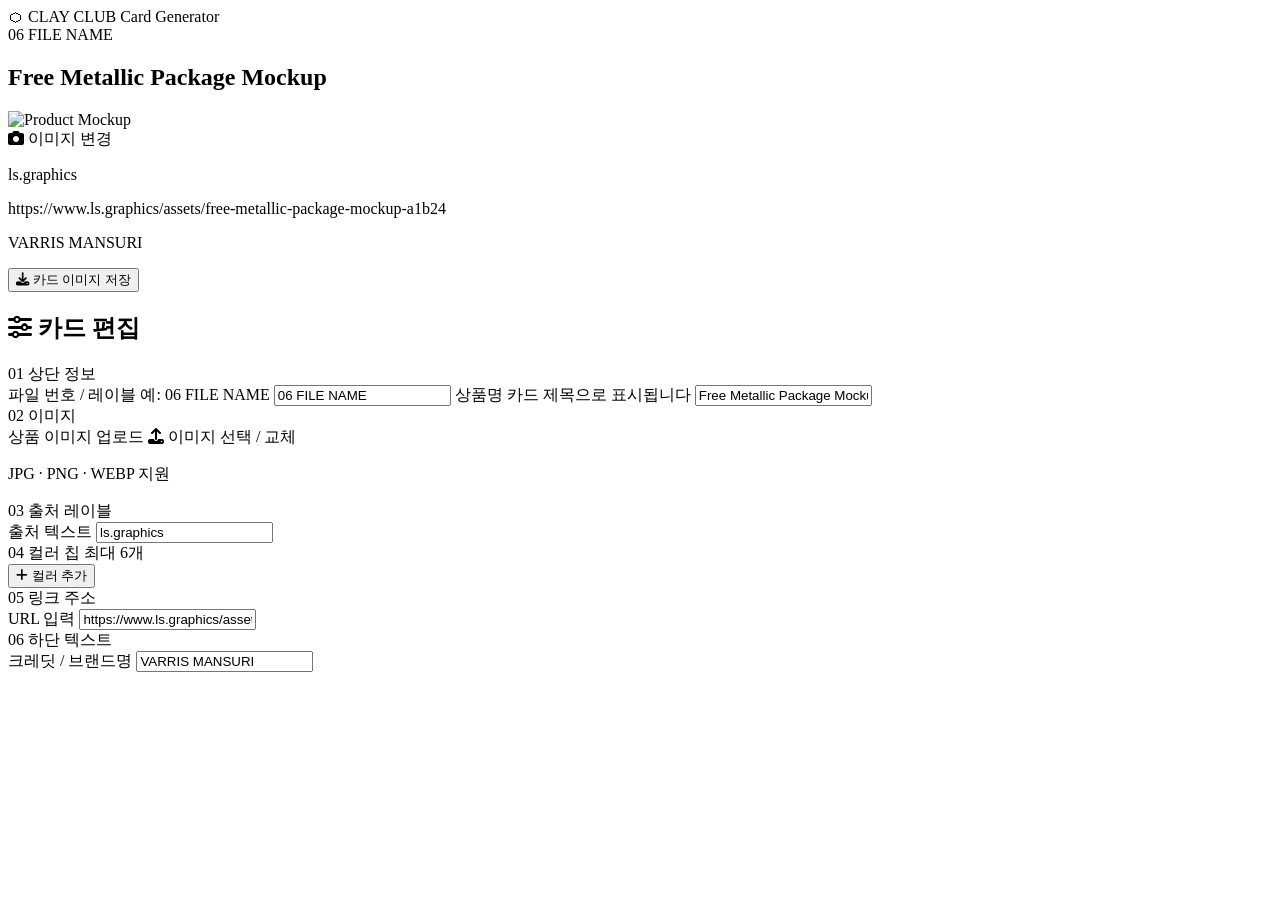
==== index.html @ a7ceb815 "Add files via upload" ====
<!DOCTYPE html>
<html lang="ko">
<head>
  <meta charset="UTF-8" />
  <meta name="viewport" content="width=device-width, initial-scale=1.0" />
  <title>CLAY CLUB – Card Generator</title>
  <link rel="preconnect" href="https://fonts.googleapis.com" />
  <link rel="preconnect" href="https://fonts.gstatic.com" crossorigin />
  <link href="https://fonts.googleapis.com/css2?family=Inter:wght@300;400;500;600;700;900&family=Space+Grotesk:wght@400;500;600;700&display=swap" rel="stylesheet" />
  <link rel="stylesheet" href="https://cdn.jsdelivr.net/npm/@fortawesome/fontawesome-free@6.5.0/css/all.min.css" />
  <link rel="stylesheet" href="css/style.css" />
</head>
<body>

<!-- ────────────────────────────────
     HEADER
──────────────────────────────── -->
<header class="site-header">
  <div class="header-inner">
    <span class="header-logo">⬡ CLAY CLUB</span>
    <span class="header-badge">Card Generator</span>
  </div>
</header>

<!-- ────────────────────────────────
     MAIN LAYOUT
──────────────────────────────── -->
<main class="main-layout">

  <!-- ── LEFT : PREVIEW ── -->
  <section class="preview-panel" aria-label="카드 미리보기">
    <div class="preview-wrapper">
      <div class="card-frame" id="cardFrame">

        <!-- TOP SECTION -->
        <div class="card-top">
          <div class="card-top-meta">
            <span class="card-index" id="previewIndex">06&nbsp;FILE NAME</span>
          </div>
          <h1 class="card-title" id="previewTitle">Free Metallic Package Mockup</h1>
        </div>

        <!-- IMAGE SECTION -->
        <div class="card-image-area" id="cardImageArea">
          <label class="image-drop-zone" id="imageDropZone" for="imageFileInput" title="이미지 업로드">
            <img
              src="https://images.unsplash.com/photo-1614624532983-4ce03382d63d?w=600&q=80"
              alt="Product Mockup"
              id="previewImage"
              class="card-preview-img"
            />
            <div class="image-overlay">
              <i class="fa fa-camera"></i>
              <span>이미지 변경</span>
            </div>
          </label>
          <input type="file" id="imageFileInput" accept="image/*" hidden />
        </div>

        <!-- BOTTOM SECTION -->
        <div class="card-bottom">
          <!-- Source Label -->
          <p class="card-source" id="previewSource">ls.graphics</p>

          <!-- Color chips row -->
          <div class="card-color-row" id="previewColorRow">
            <!-- chips rendered by JS -->
          </div>

          <!-- Link -->
          <div class="card-link-box" id="previewLinkBox">
            <span id="previewLink">https://www.ls.graphics/assets/free-metallic-package-mockup-a1b24</span>
          </div>

          <!-- Footer text -->
          <p class="card-footer-text" id="previewFooter">VARRIS MANSURI</p>
        </div>

      </div><!-- /card-frame -->
    </div><!-- /preview-wrapper -->

    <!-- Download button -->
    <button class="btn-download" id="btnDownload">
      <i class="fa fa-download"></i> 카드 이미지 저장
    </button>
  </section>

  <!-- ── RIGHT : DASHBOARD ── -->
  <section class="dashboard-panel" aria-label="설정 대시보드">
    <div class="dashboard-inner">

      <h2 class="dash-heading">
        <i class="fa fa-sliders"></i> 카드 편집
      </h2>

      <!-- ── Block 1 : TOP ── -->
      <div class="dash-block">
        <div class="dash-block-title">
          <span class="dash-num">01</span> 상단 정보
        </div>

        <label class="form-label">파일 번호 / 레이블
          <span class="form-hint">예: 06 FILE NAME</span>
        </label>
        <input
          type="text"
          id="inputIndex"
          class="form-input"
          placeholder="06 FILE NAME"
          value="06 FILE NAME"
        />

        <label class="form-label">상품명
          <span class="form-hint">카드 제목으로 표시됩니다</span>
        </label>
        <input
          type="text"
          id="inputTitle"
          class="form-input"
          placeholder="Free Metallic Package Mockup"
          value="Free Metallic Package Mockup"
        />
      </div>

      <!-- ── Block 2 : IMAGE ── -->
      <div class="dash-block">
        <div class="dash-block-title">
          <span class="dash-num">02</span> 이미지
        </div>

        <label class="form-label">상품 이미지 업로드</label>
        <label class="upload-btn" for="imageFileInput">
          <i class="fa fa-upload"></i> 이미지 선택 / 교체
        </label>
        <p class="upload-hint" id="uploadHint">JPG · PNG · WEBP 지원</p>
      </div>

      <!-- ── Block 3 : SOURCE ── -->
      <div class="dash-block">
        <div class="dash-block-title">
          <span class="dash-num">03</span> 출처 레이블
        </div>
        <label class="form-label">출처 텍스트</label>
        <input
          type="text"
          id="inputSource"
          class="form-input"
          placeholder="ls.graphics"
          value="ls.graphics"
        />
      </div>

      <!-- ── Block 4 : COLORS ── -->
      <div class="dash-block">
        <div class="dash-block-title">
          <span class="dash-num">04</span> 컬러 칩
          <span class="form-hint" style="font-weight:400">최대 6개</span>
        </div>

        <div class="color-input-row" id="colorInputRow">
          <!-- dynamic color inputs -->
        </div>

        <button class="btn-add-color" id="btnAddColor">
          <i class="fa fa-plus"></i> 컬러 추가
        </button>
      </div>

      <!-- ── Block 5 : LINK ── -->
      <div class="dash-block">
        <div class="dash-block-title">
          <span class="dash-num">05</span> 링크 주소
        </div>
        <label class="form-label">URL 입력</label>
        <input
          type="url"
          id="inputLink"
          class="form-input"
          placeholder="https://example.com/product"
          value="https://www.ls.graphics/assets/free-metallic-package-mockup-a1b24"
        />
      </div>

      <!-- ── Block 6 : FOOTER TEXT ── -->
      <div class="dash-block">
        <div class="dash-block-title">
          <span class="dash-num">06</span> 하단 텍스트
        </div>
        <label class="form-label">크레딧 / 브랜드명</label>
        <input
          type="text"
          id="inputFooter"
          class="form-input"
          placeholder="VARRIS MANSURI"
          value="VARRIS MANSURI"
        />
      </div>

    </div><!-- /dashboard-inner -->
  </section>

</main>

<!-- html2canvas for download -->
<script src="https://cdn.jsdelivr.net/npm/html2canvas@1.4.1/dist/html2canvas.min.js"></script>
<script src="js/main.js"></script>
</body>
</html>
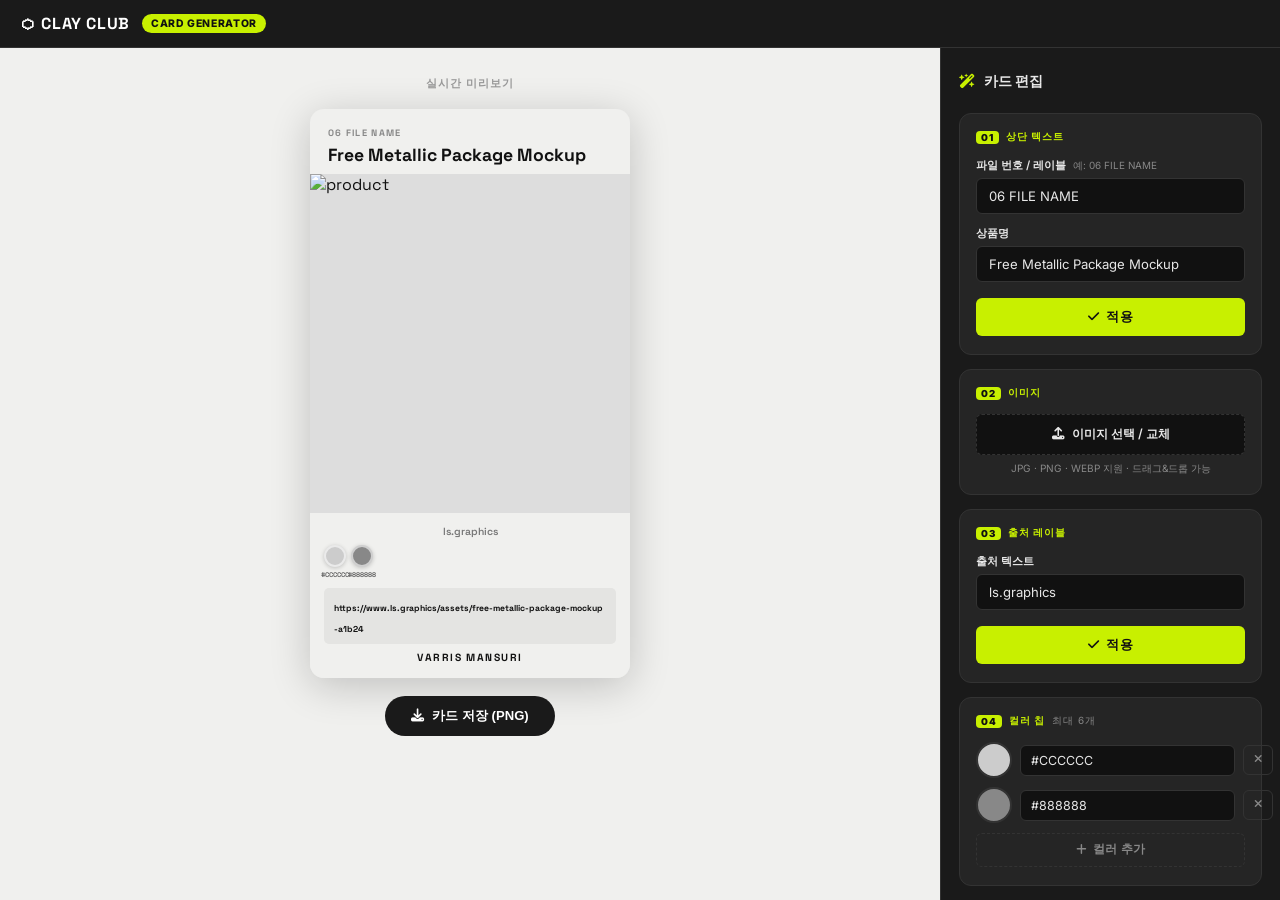
==== commit 13cb67ae: "Add files via upload" ====
--- a/index.html
+++ b/index.html
@@ -1,208 +1,544 @@
 <!DOCTYPE html>
 <html lang="ko">
 <head>
-  <meta charset="UTF-8" />
-  <meta name="viewport" content="width=device-width, initial-scale=1.0" />
-  <title>CLAY CLUB – Card Generator</title>
-  <link rel="preconnect" href="https://fonts.googleapis.com" />
-  <link rel="preconnect" href="https://fonts.gstatic.com" crossorigin />
-  <link href="https://fonts.googleapis.com/css2?family=Inter:wght@300;400;500;600;700;900&family=Space+Grotesk:wght@400;500;600;700&display=swap" rel="stylesheet" />
-  <link rel="stylesheet" href="https://cdn.jsdelivr.net/npm/@fortawesome/fontawesome-free@6.5.0/css/all.min.css" />
-  <link rel="stylesheet" href="css/style.css" />
+<meta charset="UTF-8"/>
+<meta name="viewport" content="width=device-width, initial-scale=1.0"/>
+<title>CLAY CLUB – Card Generator</title>
+<link href="https://fonts.googleapis.com/css2?family=Inter:wght@300;400;500;600;700;900&family=Space+Grotesk:wght@400;500;600;700&display=swap" rel="stylesheet"/>
+<link rel="stylesheet" href="https://cdnjs.cloudflare.com/ajax/libs/font-awesome/6.5.0/css/all.min.css"/>
+<script src="https://cdn.jsdelivr.net/npm/html2canvas@1.4.1/dist/html2canvas.min.js"></script>
+<style>
+/* ── Reset ── */
+*,*::before,*::after{box-sizing:border-box;margin:0;padding:0}
+:root{
+  --bg:#f0f0ee;
+  --accent:#c8f000;
+  --dark:#1a1a1a;
+  --dark2:#252525;
+  --border:#333;
+  --dt:#e8e8e8;
+  --dm:#888;
+  --r:12px;
+  --rs:6px;
+  --tr:0.18s ease;
+}
+html,body{height:100%;font-family:'Inter',sans-serif}
+body{background:var(--bg);color:#111;display:flex;flex-direction:column;min-height:100vh}
+
+/* ── HEADER ── */
+.hdr{background:var(--dark);border-bottom:1px solid var(--border);padding:13px 20px;display:flex;align-items:center;gap:12px;flex-shrink:0}
+.hdr-logo{font-family:'Space Grotesk',sans-serif;font-weight:700;font-size:1rem;color:#fff;letter-spacing:.04em}
+.hdr-badge{background:var(--accent);color:#111;font-size:.65rem;font-weight:800;padding:3px 9px;border-radius:20px;letter-spacing:.06em;text-transform:uppercase}
+
+/* ── MAIN ── */
+.app{display:flex;flex:1;overflow:hidden}
+
+/* ── LEFT: PREVIEW ── */
+.preview{
+  flex:1;min-width:0;
+  background:var(--bg);
+  display:flex;flex-direction:column;align-items:center;justify-content:flex-start;
+  padding:28px 20px 20px;gap:18px;
+  overflow-y:auto;
+}
+.preview-label{font-size:.7rem;font-weight:700;letter-spacing:.1em;color:#999;text-transform:uppercase}
+
+/* Card 9:16 */
+.card{
+  background:var(--bg);
+  border-radius:14px;
+  box-shadow:0 8px 40px rgba(0,0,0,.2);
+  display:flex;flex-direction:column;
+  overflow:hidden;
+  font-family:'Space Grotesk','Inter',sans-serif;
+  /* 9:16 — width driven by container */
+  width:100%;max-width:320px;
+  aspect-ratio:9/16;
+  flex-shrink:0;
+}
+.card-top{padding:18px 18px 8px;flex-shrink:0}
+.card-num{font-size:.58rem;font-weight:700;letter-spacing:.14em;color:#888;text-transform:uppercase;margin-bottom:5px}
+.card-ttl{font-size:1.1rem;font-weight:700;line-height:1.25;color:#111;word-break:break-word}
+
+.card-img-wrap{flex:1;min-height:0;background:#ddd;position:relative;overflow:hidden;cursor:pointer}
+.card-img-wrap img{width:100%;height:100%;object-fit:cover;display:block;pointer-events:none}
+.img-hover{position:absolute;inset:0;background:rgba(0,0,0,.42);display:flex;flex-direction:column;align-items:center;justify-content:center;gap:7px;opacity:0;transition:opacity var(--tr);color:#fff;font-size:.75rem;font-weight:600}
+.card-img-wrap:hover .img-hover{opacity:1}
+.img-hover i{font-size:1.3rem}
+
+.card-bottom{padding:12px 14px 14px;flex-shrink:0;display:flex;flex-direction:column;gap:7px;background:var(--bg)}
+.card-src{font-size:.65rem;font-weight:600;color:#777;text-align:center}
+.card-chips{display:flex;flex-wrap:wrap;gap:5px;min-height:10px}
+.chip{width:22px;height:22px;border-radius:50%;border:2px solid rgba(255,255,255,.6);box-shadow:0 1px 4px rgba(0,0,0,.2);flex-shrink:0;position:relative}
+.chip::after{content:attr(data-c);position:absolute;bottom:-14px;left:50%;transform:translateX(-50%);font-size:.42rem;font-weight:700;color:#666;white-space:nowrap}
+.card-chips.has{padding-bottom:14px}
+.card-link{background:#e4e4e2;border-radius:5px;padding:7px 10px}
+.card-link span{font-size:.54rem;font-weight:700;color:#111;word-break:break-all}
+.card-foot{font-size:.65rem;font-weight:700;letter-spacing:.14em;color:#111;text-align:center;text-transform:uppercase}
+
+/* Download btn */
+.btn-dl{
+  background:var(--dark);color:#fff;border:none;border-radius:40px;
+  padding:11px 26px;font-size:.82rem;font-weight:600;cursor:pointer;
+  display:flex;align-items:center;gap:8px;
+  transition:background var(--tr),transform var(--tr);
+  flex-shrink:0;
+}
+.btn-dl:hover{background:#2e2e2e;transform:translateY(-1px)}
+.btn-dl:disabled{opacity:.5;cursor:default;transform:none}
+
+/* ── RIGHT: DASHBOARD ── */
+.dash{
+  width:340px;flex-shrink:0;
+  background:var(--dark);border-left:1px solid var(--border);
+  overflow-y:auto;
+  display:flex;flex-direction:column;
+}
+.dash-inner{padding:24px 18px 60px}
+.dash-title{font-size:.9rem;font-weight:700;color:var(--dt);display:flex;align-items:center;gap:9px;margin-bottom:22px}
+.dash-title i{color:var(--accent)}
+
+/* blocks */
+.blk{background:var(--dark2);border:1px solid var(--border);border-radius:var(--r);padding:16px 16px 18px;margin-bottom:14px}
+.blk-ttl{font-size:.65rem;font-weight:800;letter-spacing:.1em;text-transform:uppercase;color:var(--accent);margin-bottom:14px;display:flex;align-items:center;gap:7px}
+.blk-num{background:var(--accent);color:#111;border-radius:4px;padding:1px 5px;font-size:.6rem;font-weight:900}
+
+/* form */
+.lbl{display:flex;align-items:center;gap:7px;font-size:.7rem;font-weight:600;color:var(--dt);margin-bottom:5px}
+.hint{font-size:.62rem;font-weight:400;color:var(--dm)}
+.inp{
+  width:100%;background:#111;border:1px solid var(--border);
+  border-radius:var(--rs);color:var(--dt);font-size:.82rem;
+  padding:9px 12px;outline:none;font-family:'Inter',sans-serif;
+  transition:border-color var(--tr),box-shadow var(--tr);margin-bottom:12px;
+  -webkit-appearance:none;
+}
+.inp:last-child{margin-bottom:0}
+.inp:focus{border-color:var(--accent);box-shadow:0 0 0 2px rgba(200,240,0,.12)}
+.inp::placeholder{color:#4a4a4a}
+
+/* apply btn */
+.btn-apply{
+  width:100%;background:var(--accent);color:#111;border:none;
+  border-radius:var(--rs);padding:10px;font-size:.82rem;font-weight:800;
+  cursor:pointer;letter-spacing:.03em;
+  transition:background var(--tr),transform var(--tr);
+  display:flex;align-items:center;justify-content:center;gap:7px;
+  margin-top:4px;
+}
+.btn-apply:hover{background:#d4ff00;transform:translateY(-1px)}
+.btn-apply i{font-size:.8rem}
+
+/* upload */
+.upload-lbl{
+  display:flex;align-items:center;justify-content:center;gap:8px;
+  background:#111;border:1.5px dashed var(--border);color:var(--dt);
+  border-radius:var(--rs);padding:11px 16px;font-size:.78rem;font-weight:600;
+  cursor:pointer;transition:border-color var(--tr),background var(--tr);
+  width:100%;
+}
+.upload-lbl:hover{border-color:var(--accent);color:var(--accent);background:rgba(200,240,0,.06)}
+.upload-hint{font-size:.63rem;color:var(--dm);text-align:center;margin-top:7px}
+
+/* color entries */
+.color-row{display:flex;flex-direction:column;gap:9px;margin-bottom:10px}
+.color-entry{display:flex;align-items:center;gap:8px}
+.swatch-btn{
+  width:36px;height:36px;border-radius:50%;border:2px solid var(--border);
+  cursor:pointer;flex-shrink:0;overflow:hidden;padding:0;
+  position:relative;transition:border-color var(--tr);
+}
+.swatch-btn:hover{border-color:var(--accent)}
+.swatch-btn input[type=color]{position:absolute;inset:0;width:100%;height:100%;opacity:0;cursor:pointer;border:none;padding:0}
+.cinp{
+  flex:1;background:#111;border:1px solid var(--border);
+  border-radius:var(--rs);color:var(--dt);font-size:.78rem;
+  padding:7px 10px;outline:none;font-family:'Inter',monospace;
+  text-transform:uppercase;transition:border-color var(--tr);
+}
+.cinp:focus{border-color:var(--accent)}
+.cinp::placeholder{text-transform:none;color:#444}
+.btn-rm{
+  background:none;border:1px solid var(--border);color:var(--dm);
+  border-radius:var(--rs);width:30px;height:30px;cursor:pointer;
+  display:flex;align-items:center;justify-content:center;flex-shrink:0;
+  font-size:.7rem;transition:border-color var(--tr),color var(--tr);
+}
+.btn-rm:hover{border-color:#ff5555;color:#ff5555}
+.btn-add{
+  width:100%;background:transparent;border:1.5px dashed var(--border);
+  color:var(--dm);border-radius:var(--rs);padding:8px;font-size:.74rem;
+  font-weight:600;cursor:pointer;display:flex;align-items:center;justify-content:center;
+  gap:6px;transition:border-color var(--tr),color var(--tr);
+}
+.btn-add:hover{border-color:var(--accent);color:var(--accent)}
+
+/* TOAST */
+.toast{
+  position:fixed;bottom:22px;left:50%;transform:translateX(-50%) translateY(70px);
+  background:#111;color:#fff;border:1px solid var(--accent);border-radius:40px;
+  padding:10px 22px;font-size:.78rem;font-weight:600;z-index:9999;
+  transition:transform .32s cubic-bezier(.22,1,.36,1),opacity .32s;
+  opacity:0;pointer-events:none;white-space:nowrap;
+}
+.toast.show{transform:translateX(-50%) translateY(0);opacity:1}
+
+/* ── MOBILE TOGGLE ── */
+.mob-tabs{display:none;background:var(--dark);border-top:1px solid var(--border);flex-shrink:0}
+.mob-tab{flex:1;padding:11px;border:none;background:none;color:var(--dm);font-size:.72rem;font-weight:600;cursor:pointer;display:flex;flex-direction:column;align-items:center;gap:3px;transition:color var(--tr)}
+.mob-tab i{font-size:1rem}
+.mob-tab.active{color:var(--accent)}
+
+/* ── RESPONSIVE ── */
+@media(max-width:820px){
+  body{flex-direction:column}
+  .app{flex-direction:column;overflow:visible;flex:none}
+  .preview{
+    padding:20px 16px 16px;gap:14px;overflow:visible;
+    /* 모바일에서 탭으로 제어 */
+  }
+  .dash{
+    width:100%;border-left:none;border-top:1px solid var(--border);
+    overflow:visible;
+  }
+  .dash-inner{padding:20px 14px 40px}
+  .mob-tabs{display:flex}
+  .tab-panel{display:none}
+  .tab-panel.active{display:flex;flex-direction:column}
+  .app{display:block}
+  .preview.tab-panel.active{display:flex}
+  .card{max-width:260px}
+}
+
+@media(max-width:400px){
+  .card{max-width:220px}
+  .hdr-logo{font-size:.88rem}
+}
+
+/* scrollbar */
+.dash::-webkit-scrollbar{width:4px}
+.dash::-webkit-scrollbar-track{background:var(--dark)}
+.dash::-webkit-scrollbar-thumb{background:var(--border);border-radius:4px}
+.preview::-webkit-scrollbar{width:4px}
+.preview::-webkit-scrollbar-thumb{background:#ccc;border-radius:4px}
+</style>
 </head>
 <body>
 
-<!-- ────────────────────────────────
-     HEADER
-──────────────────────────────── -->
-<header class="site-header">
-  <div class="header-inner">
-    <span class="header-logo">⬡ CLAY CLUB</span>
-    <span class="header-badge">Card Generator</span>
-  </div>
+<!-- HEADER -->
+<header class="hdr">
+  <span class="hdr-logo">⬡ CLAY CLUB</span>
+  <span class="hdr-badge">Card Generator</span>
 </header>
 
-<!-- ────────────────────────────────
-     MAIN LAYOUT
-──────────────────────────────── -->
-<main class="main-layout">
-
-  <!-- ── LEFT : PREVIEW ── -->
-  <section class="preview-panel" aria-label="카드 미리보기">
-    <div class="preview-wrapper">
-      <div class="card-frame" id="cardFrame">
-
-        <!-- TOP SECTION -->
-        <div class="card-top">
-          <div class="card-top-meta">
-            <span class="card-index" id="previewIndex">06&nbsp;FILE NAME</span>
-          </div>
-          <h1 class="card-title" id="previewTitle">Free Metallic Package Mockup</h1>
+<!-- MOBILE TABS (shown only on mobile) -->
+<nav class="mob-tabs" id="mobTabs">
+  <button class="mob-tab active" data-tab="preview" onclick="switchTab('preview')">
+    <i class="fa fa-eye"></i>미리보기
+  </button>
+  <button class="mob-tab" data-tab="edit" onclick="switchTab('edit')">
+    <i class="fa fa-sliders"></i>편집
+  </button>
+</nav>
+
+<!-- APP BODY -->
+<div class="app">
+
+  <!-- ── LEFT: PREVIEW ── -->
+  <section class="preview tab-panel active" id="tabPreview">
+    <p class="preview-label">실시간 미리보기</p>
+
+    <!-- 9:16 CARD -->
+    <div class="card" id="cardFrame">
+
+      <div class="card-top">
+        <div class="card-num" id="pNum">06 FILE NAME</div>
+        <div class="card-ttl" id="pTitle">Free Metallic Package Mockup</div>
+      </div>
+
+      <div class="card-img-wrap" id="imgWrap" onclick="document.getElementById('imgInput').click()">
+        <img id="pImg" src="https://images.unsplash.com/photo-1614624532983-4ce03382d63d?w=800&q=80" alt="product"/>
+        <div class="img-hover">
+          <i class="fa fa-camera"></i>
+          <span>이미지 교체</span>
         </div>
-
-        <!-- IMAGE SECTION -->
-        <div class="card-image-area" id="cardImageArea">
-          <label class="image-drop-zone" id="imageDropZone" for="imageFileInput" title="이미지 업로드">
-            <img
-              src="https://images.unsplash.com/photo-1614624532983-4ce03382d63d?w=600&q=80"
-              alt="Product Mockup"
-              id="previewImage"
-              class="card-preview-img"
-            />
-            <div class="image-overlay">
-              <i class="fa fa-camera"></i>
-              <span>이미지 변경</span>
-            </div>
-          </label>
-          <input type="file" id="imageFileInput" accept="image/*" hidden />
-        </div>
-
-        <!-- BOTTOM SECTION -->
-        <div class="card-bottom">
-          <!-- Source Label -->
-          <p class="card-source" id="previewSource">ls.graphics</p>
-
-          <!-- Color chips row -->
-          <div class="card-color-row" id="previewColorRow">
-            <!-- chips rendered by JS -->
-          </div>
-
-          <!-- Link -->
-          <div class="card-link-box" id="previewLinkBox">
-            <span id="previewLink">https://www.ls.graphics/assets/free-metallic-package-mockup-a1b24</span>
-          </div>
-
-          <!-- Footer text -->
-          <p class="card-footer-text" id="previewFooter">VARRIS MANSURI</p>
-        </div>
-
-      </div><!-- /card-frame -->
-    </div><!-- /preview-wrapper -->
-
-    <!-- Download button -->
-    <button class="btn-download" id="btnDownload">
-      <i class="fa fa-download"></i> 카드 이미지 저장
+      </div>
+      <input type="file" id="imgInput" accept="image/*" style="display:none"/>
+
+      <div class="card-bottom">
+        <p class="card-src" id="pSrc">ls.graphics</p>
+        <div class="card-chips" id="pChips"></div>
+        <div class="card-link"><span id="pLink">https://www.ls.graphics/assets/free-metallic-package-mockup-a1b24</span></div>
+        <p class="card-foot" id="pFoot">VARRIS MANSURI</p>
+      </div>
+
+    </div><!-- /card -->
+
+    <button class="btn-dl" id="btnDl" onclick="downloadCard()">
+      <i class="fa fa-download"></i> 카드 저장 (PNG)
     </button>
   </section>
 
-  <!-- ── RIGHT : DASHBOARD ── -->
-  <section class="dashboard-panel" aria-label="설정 대시보드">
-    <div class="dashboard-inner">
-
-      <h2 class="dash-heading">
-        <i class="fa fa-sliders"></i> 카드 편집
-      </h2>
-
-      <!-- ── Block 1 : TOP ── -->
-      <div class="dash-block">
-        <div class="dash-block-title">
-          <span class="dash-num">01</span> 상단 정보
-        </div>
-
-        <label class="form-label">파일 번호 / 레이블
-          <span class="form-hint">예: 06 FILE NAME</span>
-        </label>
-        <input
-          type="text"
-          id="inputIndex"
-          class="form-input"
-          placeholder="06 FILE NAME"
-          value="06 FILE NAME"
-        />
-
-        <label class="form-label">상품명
-          <span class="form-hint">카드 제목으로 표시됩니다</span>
-        </label>
-        <input
-          type="text"
-          id="inputTitle"
-          class="form-input"
-          placeholder="Free Metallic Package Mockup"
-          value="Free Metallic Package Mockup"
-        />
-      </div>
-
-      <!-- ── Block 2 : IMAGE ── -->
-      <div class="dash-block">
-        <div class="dash-block-title">
-          <span class="dash-num">02</span> 이미지
-        </div>
-
-        <label class="form-label">상품 이미지 업로드</label>
-        <label class="upload-btn" for="imageFileInput">
+  <!-- ── RIGHT: DASHBOARD ── -->
+  <aside class="dash tab-panel" id="tabEdit">
+    <div class="dash-inner">
+      <div class="dash-title"><i class="fa fa-wand-magic-sparkles"></i> 카드 편집</div>
+
+      <!-- 01 상단 텍스트 -->
+      <div class="blk">
+        <div class="blk-ttl"><span class="blk-num">01</span> 상단 텍스트</div>
+        <div class="lbl">파일 번호 / 레이블 <span class="hint">예: 06 FILE NAME</span></div>
+        <input class="inp" id="iNum" type="text" placeholder="06 FILE NAME" value="06 FILE NAME"/>
+        <div class="lbl">상품명</div>
+        <input class="inp" id="iTitle" type="text" placeholder="상품명을 입력하세요" value="Free Metallic Package Mockup"/>
+        <button class="btn-apply" onclick="applyTop()"><i class="fa fa-check"></i> 적용</button>
+      </div>
+
+      <!-- 02 이미지 -->
+      <div class="blk">
+        <div class="blk-ttl"><span class="blk-num">02</span> 이미지</div>
+        <label class="upload-lbl" for="imgInput">
           <i class="fa fa-upload"></i> 이미지 선택 / 교체
         </label>
-        <p class="upload-hint" id="uploadHint">JPG · PNG · WEBP 지원</p>
-      </div>
-
-      <!-- ── Block 3 : SOURCE ── -->
-      <div class="dash-block">
-        <div class="dash-block-title">
-          <span class="dash-num">03</span> 출처 레이블
-        </div>
-        <label class="form-label">출처 텍스트</label>
-        <input
-          type="text"
-          id="inputSource"
-          class="form-input"
-          placeholder="ls.graphics"
-          value="ls.graphics"
-        />
-      </div>
-
-      <!-- ── Block 4 : COLORS ── -->
-      <div class="dash-block">
-        <div class="dash-block-title">
-          <span class="dash-num">04</span> 컬러 칩
-          <span class="form-hint" style="font-weight:400">최대 6개</span>
-        </div>
-
-        <div class="color-input-row" id="colorInputRow">
-          <!-- dynamic color inputs -->
-        </div>
-
-        <button class="btn-add-color" id="btnAddColor">
-          <i class="fa fa-plus"></i> 컬러 추가
-        </button>
-      </div>
-
-      <!-- ── Block 5 : LINK ── -->
-      <div class="dash-block">
-        <div class="dash-block-title">
-          <span class="dash-num">05</span> 링크 주소
-        </div>
-        <label class="form-label">URL 입력</label>
-        <input
-          type="url"
-          id="inputLink"
-          class="form-input"
-          placeholder="https://example.com/product"
-          value="https://www.ls.graphics/assets/free-metallic-package-mockup-a1b24"
-        />
-      </div>
-
-      <!-- ── Block 6 : FOOTER TEXT ── -->
-      <div class="dash-block">
-        <div class="dash-block-title">
-          <span class="dash-num">06</span> 하단 텍스트
-        </div>
-        <label class="form-label">크레딧 / 브랜드명</label>
-        <input
-          type="text"
-          id="inputFooter"
-          class="form-input"
-          placeholder="VARRIS MANSURI"
-          value="VARRIS MANSURI"
-        />
-      </div>
-
-    </div><!-- /dashboard-inner -->
-  </section>
-
-</main>
-
-<!-- html2canvas for download -->
-<script src="https://cdn.jsdelivr.net/npm/html2canvas@1.4.1/dist/html2canvas.min.js"></script>
-<script src="js/main.js"></script>
+        <p class="upload-hint" id="imgHint">JPG · PNG · WEBP 지원 · 드래그&드롭 가능</p>
+      </div>
+
+      <!-- 03 출처 -->
+      <div class="blk">
+        <div class="blk-ttl"><span class="blk-num">03</span> 출처 레이블</div>
+        <div class="lbl">출처 텍스트</div>
+        <input class="inp" id="iSrc" type="text" placeholder="ls.graphics" value="ls.graphics"/>
+        <button class="btn-apply" onclick="applySrc()"><i class="fa fa-check"></i> 적용</button>
+      </div>
+
+      <!-- 04 컬러칩 -->
+      <div class="blk">
+        <div class="blk-ttl"><span class="blk-num">04</span> 컬러 칩 <span class="hint" style="font-weight:400">최대 6개</span></div>
+        <div class="color-row" id="colorRow"></div>
+        <button class="btn-add" onclick="addColor()"><i class="fa fa-plus"></i> 컬러 추가</button>
+      </div>
+
+      <!-- 05 링크 -->
+      <div class="blk">
+        <div class="blk-ttl"><span class="blk-num">05</span> 링크 주소</div>
+        <div class="lbl">URL</div>
+        <input class="inp" id="iLink" type="url" placeholder="https://example.com/product" value="https://www.ls.graphics/assets/free-metallic-package-mockup-a1b24"/>
+        <button class="btn-apply" onclick="applyLink()"><i class="fa fa-check"></i> 적용</button>
+      </div>
+
+      <!-- 06 하단 텍스트 -->
+      <div class="blk">
+        <div class="blk-ttl"><span class="blk-num">06</span> 하단 텍스트</div>
+        <div class="lbl">크레딧 / 브랜드명</div>
+        <input class="inp" id="iFoot" type="text" placeholder="VARRIS MANSURI" value="VARRIS MANSURI"/>
+        <button class="btn-apply" onclick="applyFoot()"><i class="fa fa-check"></i> 적용</button>
+      </div>
+
+    </div>
+  </aside>
+
+</div><!-- /app -->
+
+<!-- TOAST -->
+<div class="toast" id="toast"></div>
+
+<script>
+'use strict';
+
+/* ── utils ── */
+function $(id){ return document.getElementById(id) }
+function toast(msg){
+  const t = $('toast');
+  t.textContent = msg;
+  t.classList.add('show');
+  clearTimeout(toast._t);
+  toast._t = setTimeout(()=>t.classList.remove('show'), 2400);
+}
+
+/* ── MOBILE TAB SWITCH ── */
+function switchTab(name){
+  ['preview','edit'].forEach(n=>{
+    const panel = $(n==='preview'?'tabPreview':'tabEdit');
+    const btn   = document.querySelector(`[data-tab="${n}"]`);
+    const active = n===name;
+    panel.classList.toggle('active',active);
+    btn && btn.classList.toggle('active',active);
+  });
+}
+
+/* ── APPLY FUNCTIONS ── */
+function applyTop(){
+  $('pNum').textContent   = $('iNum').value.trim()   || $('iNum').placeholder;
+  $('pTitle').textContent = $('iTitle').value.trim()  || $('iTitle').placeholder;
+  toast('상단 텍스트 적용됨 ✓');
+}
+function applySrc(){
+  $('pSrc').textContent = $('iSrc').value.trim() || $('iSrc').placeholder;
+  toast('출처 적용됨 ✓');
+}
+function applyLink(){
+  $('pLink').textContent = $('iLink').value.trim() || $('iLink').placeholder;
+  toast('링크 적용됨 ✓');
+}
+function applyFoot(){
+  $('pFoot').textContent = $('iFoot').value.trim() || $('iFoot').placeholder;
+  toast('하단 텍스트 적용됨 ✓');
+}
+
+/* Enter key → apply in same block */
+document.querySelectorAll('.inp').forEach(inp=>{
+  inp.addEventListener('keydown', e=>{
+    if(e.key==='Enter'){
+      const applyBtn = inp.closest('.blk').querySelector('.btn-apply');
+      if(applyBtn) applyBtn.click();
+    }
+  });
+});
+
+/* ── IMAGE UPLOAD ── */
+function applyImage(file){
+  if(!file||!file.type.startsWith('image/')){toast('이미지 파일만 가능합니다');return}
+  const r = new FileReader();
+  r.onload = e => {
+    $('pImg').src = e.target.result;
+    $('imgHint').textContent = '✓ '+file.name;
+    toast('이미지 변경됨 ✨');
+  };
+  r.readAsDataURL(file);
+}
+$('imgInput').addEventListener('change', e=>{ if(e.target.files[0]) applyImage(e.target.files[0]) });
+
+/* drag & drop onto card image */
+const wrap = $('imgWrap');
+wrap.addEventListener('dragover', e=>{e.preventDefault();wrap.style.outline='3px dashed #c8f000'});
+wrap.addEventListener('dragleave',()=>{wrap.style.outline=''});
+wrap.addEventListener('drop', e=>{
+  e.preventDefault(); wrap.style.outline='';
+  if(e.dataTransfer.files[0]) applyImage(e.dataTransfer.files[0]);
+});
+
+/* ── COLOR CHIPS ── */
+let colors=[];
+const MAX=6;
+
+function parseHex(raw){
+  if(!raw) return null;
+  let s=raw.trim();
+  if(/^[0-9a-fA-F]{3,6}$/.test(s)) s='#'+s;
+  const c=document.createElement('canvas').getContext('2d');
+  c.fillStyle='#fff'; c.fillStyle=s;
+  const r=c.fillStyle;
+  if(r==='#ffffff'&&s!=='#ffffff'&&s.toLowerCase()!=='white') return null;
+  if(r==='#000000'&&s!=='#000000'&&s.toLowerCase()!=='black'&&s!=='#000') return null;
+  return r;
+}
+
+function renderChips(){
+  const row=$('pChips');
+  row.innerHTML='';
+  const has=colors.some(c=>c.hex);
+  row.classList.toggle('has',has);
+  colors.forEach(c=>{
+    if(!c.hex) return;
+    const d=document.createElement('div');
+    d.className='chip';
+    d.style.background=c.hex;
+    d.setAttribute('data-c',c.label||c.hex.toUpperCase());
+    d.title=c.label||c.hex.toUpperCase();
+    row.appendChild(d);
+  });
+}
+
+function addColor(hex='#cccccc', label=''){
+  if(colors.length>=MAX){toast('최대 '+MAX+'개까지 추가 가능합니다');return}
+  const idx=colors.length;
+  colors.push({hex,label:label||hex.toUpperCase()});
+
+  const entry=document.createElement('div');
+  entry.className='color-entry';
+  entry.dataset.idx=idx;
+
+  /* swatch */
+  const sw=document.createElement('button');
+  sw.type='button'; sw.className='swatch-btn';
+  sw.style.background=hex;
+  const picker=document.createElement('input');
+  picker.type='color'; picker.value=hex;
+  sw.appendChild(picker);
+
+  /* text input */
+  const ci=document.createElement('input');
+  ci.type='text'; ci.className='cinp';
+  ci.placeholder='#RRGGBB'; ci.maxLength=30;
+  ci.value=label||hex.toUpperCase();
+
+  /* remove */
+  const rm=document.createElement('button');
+  rm.type='button'; rm.className='btn-rm';
+  rm.innerHTML='<i class="fa fa-xmark"></i>';
+
+  entry.appendChild(sw); entry.appendChild(ci); entry.appendChild(rm);
+  $('colorRow').appendChild(entry);
+
+  /* events */
+  picker.addEventListener('input',()=>{
+    const h=picker.value;
+    sw.style.background=h; ci.value=h.toUpperCase();
+    colors[idx].hex=h; colors[idx].label=h.toUpperCase();
+    renderChips();
+  });
+  ci.addEventListener('input',()=>{
+    const p=parseHex(ci.value);
+    colors[idx].label=ci.value.toUpperCase();
+    if(p){ colors[idx].hex=p; sw.style.background=p; picker.value=p; }
+    renderChips();
+  });
+  rm.addEventListener('click',()=>{
+    const i=+entry.dataset.idx;
+    colors.splice(i,1);
+    entry.remove();
+    $('colorRow').querySelectorAll('.color-entry').forEach((el,n)=>el.dataset.idx=n);
+    renderChips();
+  });
+
+  renderChips();
+}
+
+/* default chips */
+addColor('#cccccc','#CCCCCC');
+addColor('#888888','#888888');
+
+/* ── DOWNLOAD ── */
+async function downloadCard(){
+  const btn=$('btnDl');
+  btn.disabled=true;
+  btn.innerHTML='<i class="fa fa-circle-notch fa-spin"></i> 생성 중…';
+  try{
+    const canvas=await html2canvas($('cardFrame'),{
+      scale:3,useCORS:true,allowTaint:true,backgroundColor:null,logging:false
+    });
+    const a=document.createElement('a');
+    a.download='clayclub_'+(($('iTitle').value.trim()||'card').replace(/\s+/g,'_'))+'.png';
+    a.href=canvas.toDataURL('image/png');
+    a.click();
+    toast('저장 완료! 🎉');
+  }catch(e){
+    console.error(e);
+    toast('저장 실패: '+e.message);
+  }finally{
+    btn.disabled=false;
+    btn.innerHTML='<i class="fa fa-download"></i> 카드 저장 (PNG)';
+  }
+}
+
+/* ── INIT ── */
+(function(){
+  $('pNum').textContent   = $('iNum').value;
+  $('pTitle').textContent = $('iTitle').value;
+  $('pSrc').textContent   = $('iSrc').value;
+  $('pLink').textContent  = $('iLink').value;
+  $('pFoot').textContent  = $('iFoot').value;
+})();
+</script>
 </body>
 </html>
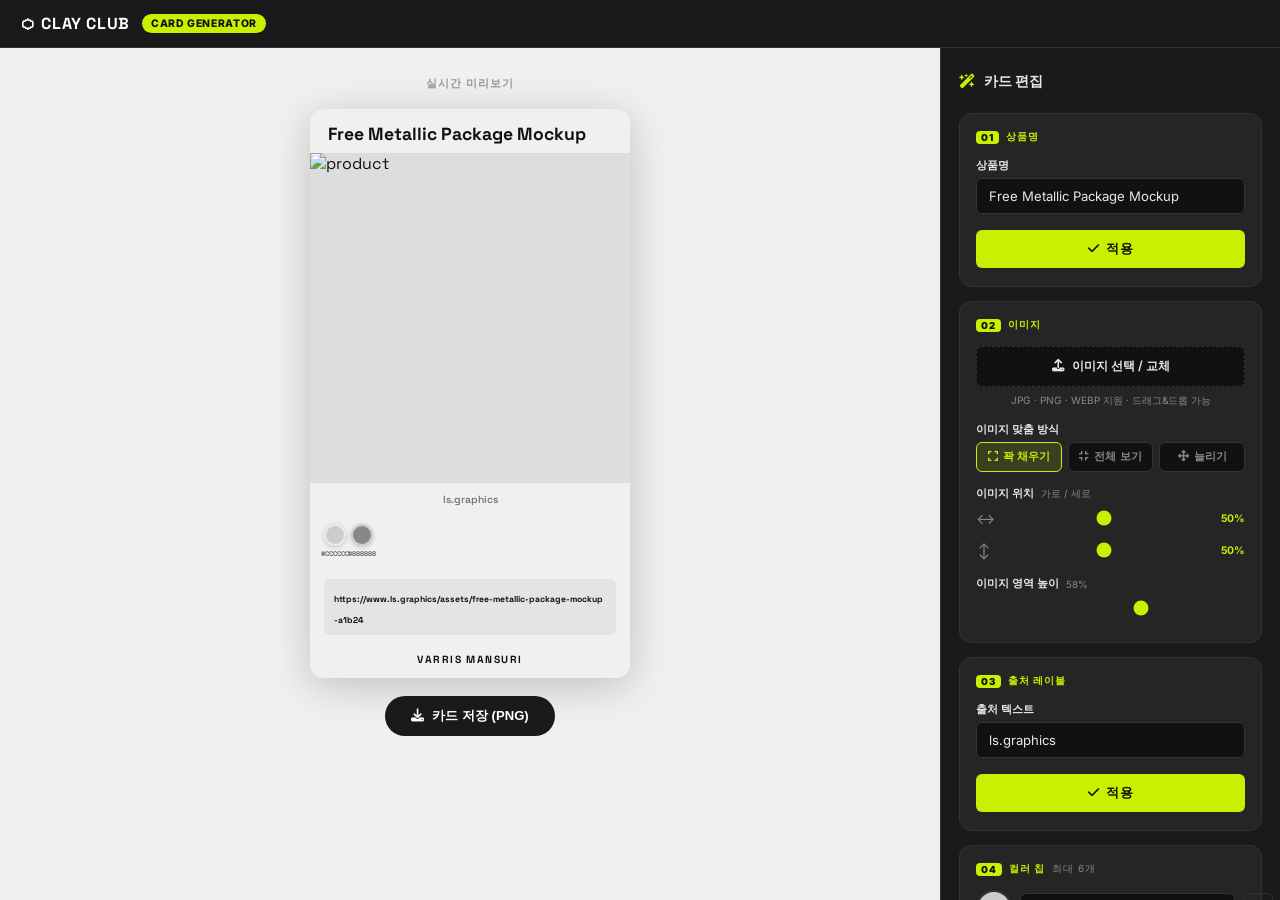
==== commit 215c8e25: "Add files via upload" ====
--- a/index.html
+++ b/index.html
@@ -51,22 +51,44 @@
   display:flex;flex-direction:column;
   overflow:hidden;
   font-family:'Space Grotesk','Inter',sans-serif;
-  /* 9:16 — width driven by container */
   width:100%;max-width:320px;
   aspect-ratio:9/16;
   flex-shrink:0;
 }
-.card-top{padding:18px 18px 8px;flex-shrink:0}
-.card-num{font-size:.58rem;font-weight:700;letter-spacing:.14em;color:#888;text-transform:uppercase;margin-bottom:5px}
+.card-top{padding:14px 18px 8px;flex-shrink:0}
 .card-ttl{font-size:1.1rem;font-weight:700;line-height:1.25;color:#111;word-break:break-word}
 
-.card-img-wrap{flex:1;min-height:0;background:#ddd;position:relative;overflow:hidden;cursor:pointer}
-.card-img-wrap img{width:100%;height:100%;object-fit:cover;display:block;pointer-events:none}
+/* 이미지 영역 고정: 카드 높이의 58% 고정, 어떤 이미지든 커버 */
+.card-img-wrap{
+  flex:0 0 58%;
+  height:58%;
+  background:#ddd;
+  position:relative;
+  overflow:hidden;
+  cursor:pointer;
+}
+.card-img-wrap img{
+  width:100%;height:100%;
+  object-fit:cover;
+  object-position:center center;
+  display:block;
+  pointer-events:none;
+}
 .img-hover{position:absolute;inset:0;background:rgba(0,0,0,.42);display:flex;flex-direction:column;align-items:center;justify-content:center;gap:7px;opacity:0;transition:opacity var(--tr);color:#fff;font-size:.75rem;font-weight:600}
 .card-img-wrap:hover .img-hover{opacity:1}
 .img-hover i{font-size:1.3rem}
 
-.card-bottom{padding:12px 14px 14px;flex-shrink:0;display:flex;flex-direction:column;gap:7px;background:var(--bg)}
+/* 하단 영역: 나머지 공간 균등 배분, 스크롤 없이 */
+.card-bottom{
+  flex:1;
+  min-height:0;
+  padding:10px 14px 12px;
+  display:flex;flex-direction:column;
+  justify-content:space-between;
+  gap:5px;
+  background:var(--bg);
+  overflow:hidden;
+}
 .card-src{font-size:.65rem;font-weight:600;color:#777;text-align:center}
 .card-chips{display:flex;flex-wrap:wrap;gap:5px;min-height:10px}
 .chip{width:22px;height:22px;border-radius:50%;border:2px solid rgba(255,255,255,.6);box-shadow:0 1px 4px rgba(0,0,0,.2);flex-shrink:0;position:relative}
@@ -173,6 +195,29 @@
 }
 .btn-add:hover{border-color:var(--accent);color:var(--accent)}
 
+/* ── 이미지 맞춤 버튼 ── */
+.fit-btns{display:flex;gap:6px;margin-bottom:2px}
+.fit-btn{
+  flex:1;background:#111;border:1px solid var(--border);color:var(--dm);
+  border-radius:var(--rs);padding:7px 4px;font-size:.68rem;font-weight:600;
+  cursor:pointer;display:flex;align-items:center;justify-content:center;gap:5px;
+  transition:border-color var(--tr),color var(--tr),background var(--tr);
+}
+.fit-btn:hover{border-color:var(--accent);color:var(--accent)}
+.fit-btn.active{background:rgba(200,240,0,.12);border-color:var(--accent);color:var(--accent)}
+.fit-btn i{font-size:.7rem}
+
+/* ── 슬라이더 ── */
+.pos-row{display:flex;flex-direction:column;gap:8px}
+.pos-group{display:flex;align-items:center;gap:8px}
+.pos-icon{font-size:.9rem;width:16px;text-align:center;flex-shrink:0;color:var(--dm)}
+.pos-inp{
+  flex:1;margin-bottom:0;padding:4px 0;background:transparent;border:none;
+  accent-color:var(--accent);cursor:pointer;height:auto;
+}
+.pos-inp:focus{box-shadow:none;border-color:transparent}
+.pos-val{font-size:.65rem;font-weight:700;color:var(--accent);width:30px;text-align:right;flex-shrink:0}
+
 /* TOAST */
 .toast{
   position:fixed;bottom:22px;left:50%;transform:translateX(-50%) translateY(70px);
@@ -195,7 +240,6 @@
   .app{flex-direction:column;overflow:visible;flex:none}
   .preview{
     padding:20px 16px 16px;gap:14px;overflow:visible;
-    /* 모바일에서 탭으로 제어 */
   }
   .dash{
     width:100%;border-left:none;border-top:1px solid var(--border);
@@ -208,6 +252,8 @@
   .app{display:block}
   .preview.tab-panel.active{display:flex}
   .card{max-width:260px}
+  /* 모바일 이미지 영역 비율 동일하게 유지 */
+  .card-img-wrap{flex:0 0 58%;height:58%}
 }
 
 @media(max-width:400px){
@@ -252,7 +298,6 @@
     <div class="card" id="cardFrame">
 
       <div class="card-top">
-        <div class="card-num" id="pNum">06 FILE NAME</div>
         <div class="card-ttl" id="pTitle">Free Metallic Package Mockup</div>
       </div>
 
@@ -286,9 +331,7 @@
 
       <!-- 01 상단 텍스트 -->
       <div class="blk">
-        <div class="blk-ttl"><span class="blk-num">01</span> 상단 텍스트</div>
-        <div class="lbl">파일 번호 / 레이블 <span class="hint">예: 06 FILE NAME</span></div>
-        <input class="inp" id="iNum" type="text" placeholder="06 FILE NAME" value="06 FILE NAME"/>
+        <div class="blk-ttl"><span class="blk-num">01</span> 상품명</div>
         <div class="lbl">상품명</div>
         <input class="inp" id="iTitle" type="text" placeholder="상품명을 입력하세요" value="Free Metallic Package Mockup"/>
         <button class="btn-apply" onclick="applyTop()"><i class="fa fa-check"></i> 적용</button>
@@ -301,6 +344,33 @@
           <i class="fa fa-upload"></i> 이미지 선택 / 교체
         </label>
         <p class="upload-hint" id="imgHint">JPG · PNG · WEBP 지원 · 드래그&드롭 가능</p>
+
+        <!-- 이미지 맞춤 방식 -->
+        <div class="lbl" style="margin-top:14px">이미지 맞춤 방식</div>
+        <div class="fit-btns" id="fitBtns">
+          <button class="fit-btn active" data-fit="cover" onclick="setFit('cover')" title="꽉 채우기"><i class="fa fa-expand"></i> 꽉 채우기</button>
+          <button class="fit-btn" data-fit="contain" onclick="setFit('contain')" title="전체 보기"><i class="fa fa-compress"></i> 전체 보기</button>
+          <button class="fit-btn" data-fit="fill" onclick="setFit('fill')" title="늘려서 채우기"><i class="fa fa-arrows-up-down-left-right"></i> 늘리기</button>
+        </div>
+
+        <!-- 이미지 위치 조절 -->
+        <div class="lbl" style="margin-top:14px">이미지 위치 <span class="hint">가로 / 세로</span></div>
+        <div class="pos-row">
+          <div class="pos-group">
+            <span class="pos-icon">↔</span>
+            <input class="inp pos-inp" id="posX" type="range" min="0" max="100" value="50" oninput="updatePos()"/>
+            <span class="pos-val" id="posXVal">50%</span>
+          </div>
+          <div class="pos-group">
+            <span class="pos-icon">↕</span>
+            <input class="inp pos-inp" id="posY" type="range" min="0" max="100" value="50" oninput="updatePos()"/>
+            <span class="pos-val" id="posYVal">50%</span>
+          </div>
+        </div>
+
+        <!-- 이미지 영역 높이 -->  
+        <div class="lbl" style="margin-top:14px">이미지 영역 높이 <span class="hint" id="imgHeightVal">58%</span></div>
+        <input class="inp pos-inp" id="imgHeight" type="range" min="30" max="75" value="58" oninput="updateImgHeight()"/>
       </div>
 
       <!-- 03 출처 -->
@@ -368,9 +438,8 @@
 
 /* ── APPLY FUNCTIONS ── */
 function applyTop(){
-  $('pNum').textContent   = $('iNum').value.trim()   || $('iNum').placeholder;
-  $('pTitle').textContent = $('iTitle').value.trim()  || $('iTitle').placeholder;
-  toast('상단 텍스트 적용됨 ✓');
+  $('pTitle').textContent = $('iTitle').value.trim() || $('iTitle').placeholder;
+  toast('상품명 적용됨 ✓');
 }
 function applySrc(){
   $('pSrc').textContent = $('iSrc').value.trim() || $('iSrc').placeholder;
@@ -405,6 +474,31 @@
     toast('이미지 변경됨 ✨');
   };
   r.readAsDataURL(file);
+}
+
+/* ── IMAGE FIT / POSITION / HEIGHT ── */
+function setFit(mode){
+  $('pImg').style.objectFit = mode;
+  // contain 모드면 bg 색 보여야 하므로 wrap 배경 유지
+  document.querySelectorAll('.fit-btn').forEach(b=>{
+    b.classList.toggle('active', b.dataset.fit===mode);
+  });
+  toast('맞춤 방식: '+mode);
+}
+
+function updatePos(){
+  const x = $('posX').value;
+  const y = $('posY').value;
+  $('pImg').style.objectPosition = x+'% '+y+'%';
+  $('posXVal').textContent = x+'%';
+  $('posYVal').textContent = y+'%';
+}
+
+function updateImgHeight(){
+  const h = $('imgHeight').value;
+  $('imgWrap').style.flex = '0 0 '+h+'%';
+  $('imgWrap').style.height = h+'%';
+  $('imgHeightVal').textContent = h+'%';
 }
 $('imgInput').addEventListener('change', e=>{ if(e.target.files[0]) applyImage(e.target.files[0]) });
 
@@ -533,12 +627,11 @@
 
 /* ── INIT ── */
 (function(){
-  $('pNum').textContent   = $('iNum').value;
   $('pTitle').textContent = $('iTitle').value;
   $('pSrc').textContent   = $('iSrc').value;
   $('pLink').textContent  = $('iLink').value;
   $('pFoot').textContent  = $('iFoot').value;
-})();
+})()
 </script>
 </body>
 </html>
